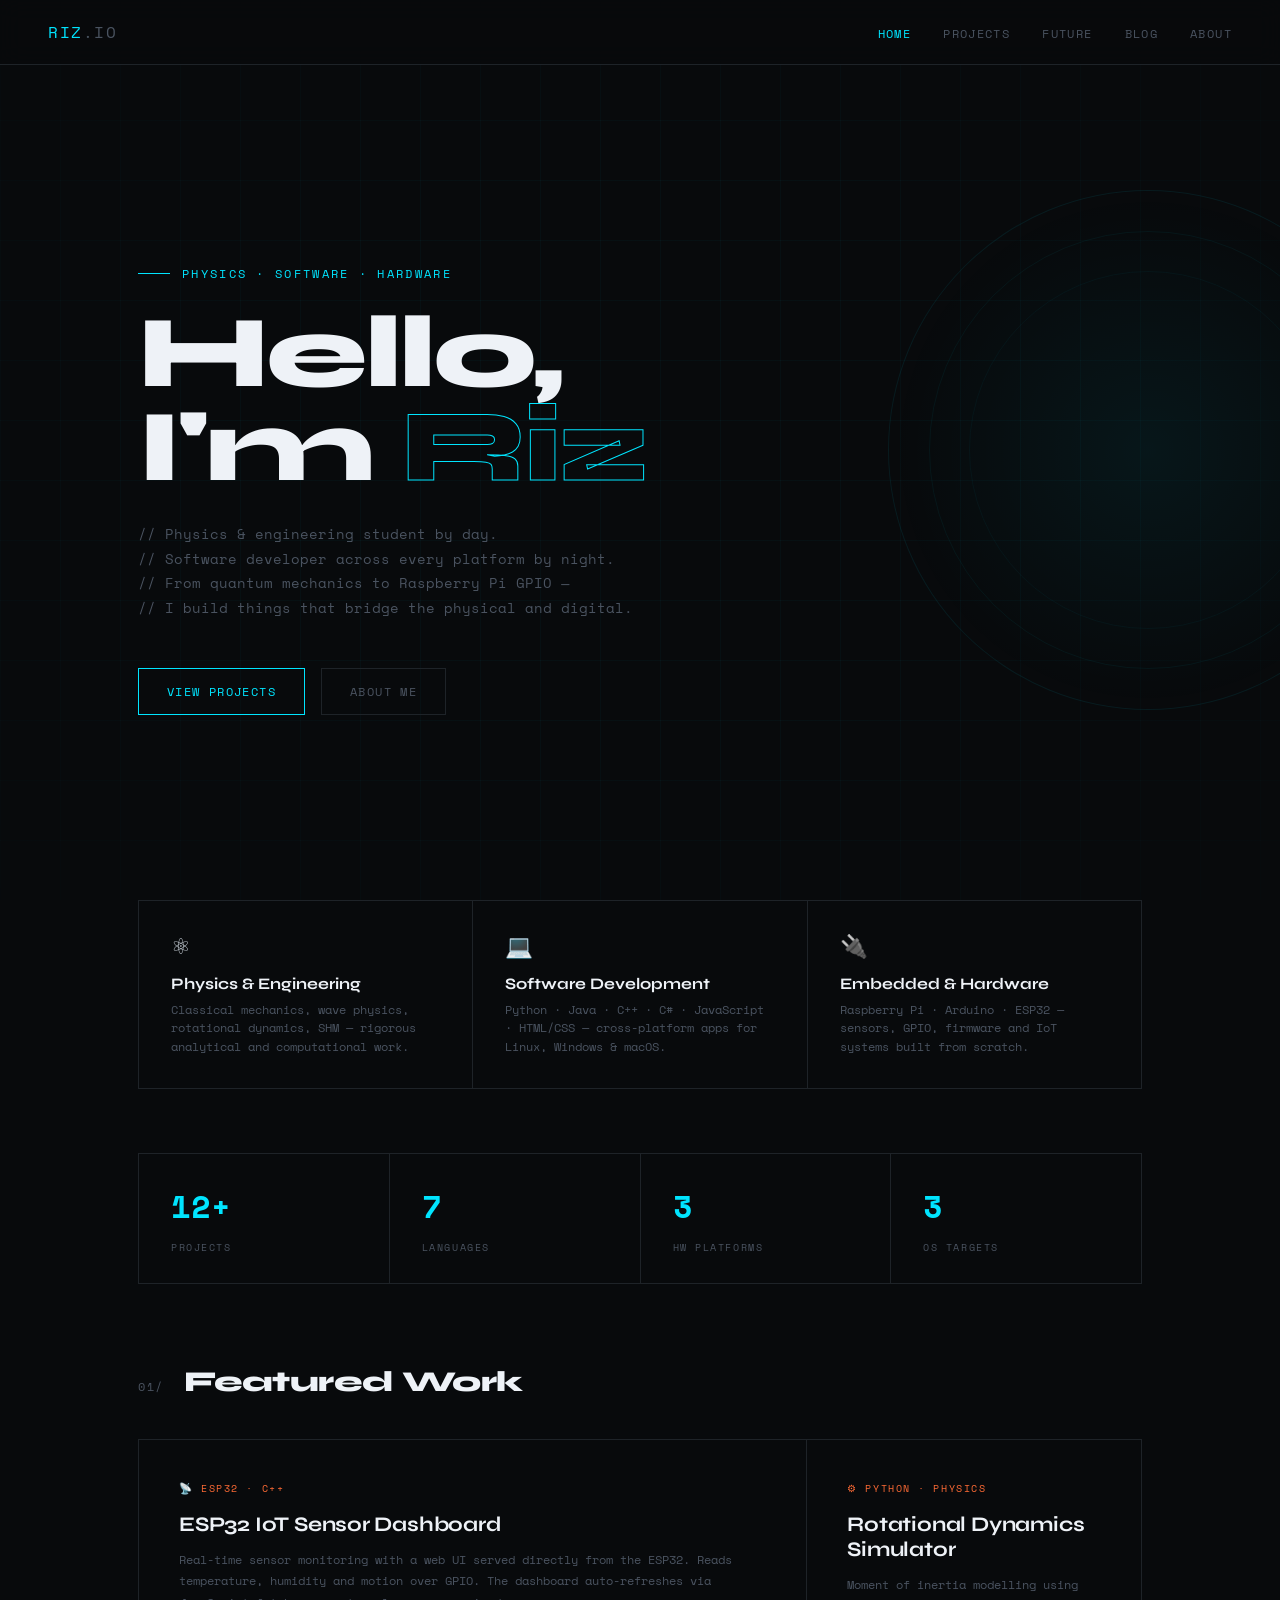
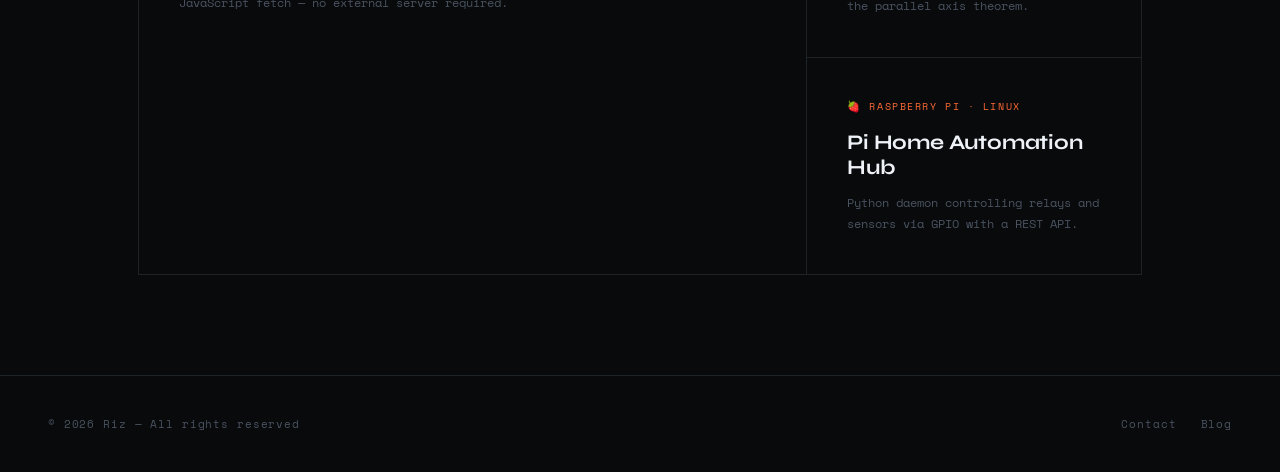
==== index.html @ f8060bd9 "Add files via upload" ====
<!DOCTYPE html>
<html lang="en">
<head>
  <meta charset="UTF-8">
  <meta name="viewport" content="width=device-width, initial-scale=1.0">
  <title>Riz — Portfolio</title>
  <link href="https://fonts.googleapis.com/css2?family=Space+Mono:ital,wght@0,400;0,700;1,400&family=Syne:wght@400;600;700;800&display=swap" rel="stylesheet">
  <link rel="stylesheet" href="css/styles.css">
</head>
<body>

<nav>
  <a class="nav-logo" href="index.html">RIZ<span>.IO</span></a>
  <ul class="nav-links">
    <li><a href="index.html" class="active">Home</a></li>
    <li><a href="projects.html">Projects</a></li>
    <li><a href="future.html">Future</a></li>
    <li><a href="blog.html">Blog</a></li>
    <li><a href="about.html">About</a></li>
  </ul>
</nav>

<main>
  <section class="hero">
    <div class="hero-grid"></div>
    <div class="container" style="width:100%">
      <div class="hero-content">
        <div class="hero-tag">Physics &middot; Software &middot; Hardware</div>
        <h1 class="hero-name">Hello,<br>I'm <em>Riz</em></h1>
        <p class="hero-desc">
          // Physics &amp; engineering student by day.<br>
          // Software developer across every platform by night.<br>
          // From quantum mechanics to Raspberry Pi GPIO &mdash;<br>
          // I build things that bridge the physical and digital.
        </p>
        <div class="hero-cta">
          <a class="btn" href="projects.html">View Projects</a>
          <a class="btn btn-ghost" href="about.html">About Me</a>
        </div>
      </div>
    </div>
    <div class="hero-orb"></div>
  </section>

  <div class="container">
    <div class="home-pillars">
      <div class="pillar">
        <div class="pillar-icon">⚛</div>
        <div class="pillar-title">Physics &amp; Engineering</div>
        <div class="pillar-desc">Classical mechanics, wave physics, rotational dynamics, SHM &mdash; rigorous analytical and computational work.</div>
      </div>
      <div class="pillar">
        <div class="pillar-icon">💻</div>
        <div class="pillar-title">Software Development</div>
        <div class="pillar-desc">Python &middot; Java &middot; C++ &middot; C# &middot; JavaScript &middot; HTML/CSS &mdash; cross-platform apps for Linux, Windows &amp; macOS.</div>
      </div>
      <div class="pillar">
        <div class="pillar-icon">🔌</div>
        <div class="pillar-title">Embedded &amp; Hardware</div>
        <div class="pillar-desc">Raspberry Pi &middot; Arduino &middot; ESP32 &mdash; sensors, GPIO, firmware and IoT systems built from scratch.</div>
      </div>
    </div>

    <div class="stats-row">
      <div class="stat"><span class="stat-num">12+</span><span class="stat-label">Projects</span></div>
      <div class="stat"><span class="stat-num">7</span><span class="stat-label">Languages</span></div>
      <div class="stat"><span class="stat-num">3</span><span class="stat-label">HW Platforms</span></div>
      <div class="stat"><span class="stat-num">3</span><span class="stat-label">OS Targets</span></div>
    </div>

    <div class="home-featured">
      <div class="section-header">
        <span class="section-num">01/</span>
        <h2 class="section-title">Featured Work</h2>
      </div>
      <div class="featured-grid">
        <a class="feat-card" href="projects.html">
          <div class="feat-card-tag">📡 ESP32 &middot; C++</div>
          <h3>ESP32 IoT Sensor Dashboard</h3>
          <p>Real-time sensor monitoring with a web UI served directly from the ESP32. Reads temperature, humidity and motion over GPIO. The dashboard auto-refreshes via JavaScript fetch &mdash; no external server required.</p>
          <div class="feat-arrow">&#8594;</div>
        </a>
        <div class="feat-stack">
          <a class="feat-card" href="projects.html">
            <div class="feat-card-tag">⚙ Python &middot; Physics</div>
            <h3>Rotational Dynamics Simulator</h3>
            <p>Moment of inertia modelling using the parallel axis theorem.</p>
            <div class="feat-arrow">&#8594;</div>
          </a>
          <a class="feat-card" href="projects.html">
            <div class="feat-card-tag">🍓 Raspberry Pi &middot; Linux</div>
            <h3>Pi Home Automation Hub</h3>
            <p>Python daemon controlling relays and sensors via GPIO with a REST API.</p>
            <div class="feat-arrow">&#8594;</div>
          </a>
        </div>
      </div>
    </div>
  </div>
</main>

<footer>
  <div class="footer-copy">&copy; 2026 Riz &mdash; All rights reserved</div>
  <div class="footer-links">
    <a class="footer-link" href="about.html">Contact</a>
    <a class="footer-link" href="blog.html">Blog</a>
  </div>
</footer>

</body>
</html>
---- css/styles.css ----
:root {
  --bg: #080a0c; --surface: #0f1215; --border: #1e2328;
  --accent: #00e5ff; --accent2: #ff6b35; --accent3: #7fff6b;
  --text: #c8d0d8; --text-dim: #4a5360; --text-bright: #eef2f7;
  --mono: 'Space Mono', monospace; --sans: 'Syne', sans-serif;
}
* { margin:0; padding:0; box-sizing:border-box; }
html { scroll-behavior:smooth; }
body { background:var(--bg); color:var(--text); font-family:var(--sans); min-height:100vh; overflow-x:hidden; }

nav {
  position:fixed; top:0; left:0; right:0; z-index:100;
  display:flex; align-items:center; justify-content:space-between;
  padding:20px 48px; background:rgba(8,10,12,0.88);
  backdrop-filter:blur(12px); border-bottom:1px solid var(--border);
}
.nav-logo { font-family:var(--mono); font-size:1rem; color:var(--accent); letter-spacing:0.1em; text-decoration:none; }
.nav-logo span { color:var(--text-dim); }
.nav-links { display:flex; gap:32px; list-style:none; }
.nav-links li a { font-family:var(--mono); font-size:0.72rem; color:var(--text-dim); text-decoration:none; letter-spacing:0.12em; text-transform:uppercase; transition:color 0.2s; }
.nav-links li a:hover, .nav-links li a.active { color:var(--accent); }
.container { max-width:1100px; margin:0 auto; padding:0 48px; }

/* HOME */
.hero { min-height:100vh; display:flex; align-items:center; padding-top:80px; position:relative; }
.hero-grid {
  position:absolute; inset:0;
  background-image:linear-gradient(rgba(0,229,255,0.03) 1px,transparent 1px),linear-gradient(90deg,rgba(0,229,255,0.03) 1px,transparent 1px);
  background-size:60px 60px;
  mask-image:radial-gradient(ellipse 80% 80% at 50% 50%,black 40%,transparent 100%);
}
.hero-content { position:relative; z-index:2; }
.hero-tag { font-family:var(--mono); font-size:0.72rem; color:var(--accent); letter-spacing:0.2em; text-transform:uppercase; margin-bottom:24px; display:flex; align-items:center; gap:12px; }
.hero-tag::before { content:''; display:block; width:32px; height:1px; background:var(--accent); }
.hero-name { font-size:clamp(3.5rem,8vw,7rem); font-weight:800; line-height:0.92; color:var(--text-bright); letter-spacing:-0.03em; margin-bottom:28px; }
.hero-name em { font-style:normal; -webkit-text-stroke:1px var(--accent); color:transparent; }
.hero-desc { font-family:var(--mono); font-size:0.85rem; color:var(--text-dim); line-height:1.8; max-width:500px; margin-bottom:48px; }
.hero-cta { display:flex; gap:16px; flex-wrap:wrap; }
.btn { font-family:var(--mono); font-size:0.72rem; letter-spacing:0.12em; text-transform:uppercase; padding:14px 28px; border:1px solid var(--accent); color:var(--accent); background:transparent; cursor:pointer; transition:all 0.2s; text-decoration:none; display:inline-block; }
.btn:hover { background:var(--accent); color:var(--bg); }
.btn-ghost { border-color:var(--border); color:var(--text-dim); }
.btn-ghost:hover { border-color:var(--text-dim); background:transparent; color:var(--text-bright); }
.hero-orb { position:absolute; right:-10%; top:50%; transform:translateY(-50%); width:520px; height:520px; border-radius:50%; background:radial-gradient(circle,rgba(0,229,255,0.06) 0%,transparent 70%); border:1px solid rgba(0,229,255,0.08); pointer-events:none; z-index:1; }
.hero-orb::before { content:''; position:absolute; inset:40px; border-radius:50%; border:1px solid rgba(0,229,255,0.05); }
.hero-orb::after  { content:''; position:absolute; inset:80px; border-radius:50%; border:1px solid rgba(0,229,255,0.04); }

.home-pillars { display:grid; grid-template-columns:repeat(3,1fr); gap:1px; background:var(--border); border:1px solid var(--border); margin-bottom:64px; }
.pillar { background:var(--bg); padding:32px; }
.pillar-icon { font-size:1.4rem; margin-bottom:14px; }
.pillar-title { font-size:1rem; font-weight:700; color:var(--text-bright); margin-bottom:8px; }
.pillar-desc { font-family:var(--mono); font-size:0.72rem; color:var(--text-dim); line-height:1.6; }

.stats-row { display:grid; grid-template-columns:repeat(4,1fr); border-top:1px solid var(--border); border-left:1px solid var(--border); margin-bottom:80px; }
.stat { padding:28px 32px; border-right:1px solid var(--border); border-bottom:1px solid var(--border); }
.stat-num { font-family:var(--mono); font-size:2rem; color:var(--accent); font-weight:700; display:block; margin-bottom:6px; }
.stat-label { font-family:var(--mono); font-size:0.65rem; color:var(--text-dim); letter-spacing:0.15em; text-transform:uppercase; }
.home-featured { padding-bottom:100px; }
.section-header { display:flex; align-items:baseline; gap:20px; margin-bottom:40px; }
.section-title { font-size:1.8rem; font-weight:800; color:var(--text-bright); letter-spacing:-0.02em; }
.section-num { font-family:var(--mono); font-size:0.72rem; color:var(--text-dim); letter-spacing:0.15em; }
.featured-grid { display:grid; grid-template-columns:2fr 1fr; gap:1px; background:var(--border); border:1px solid var(--border); }
.feat-card { background:var(--bg); padding:40px; cursor:pointer; transition:background 0.2s; position:relative; text-decoration:none; display:block; color:inherit; }
.feat-card:hover { background:var(--surface); }
.feat-card-tag { font-family:var(--mono); font-size:0.65rem; color:var(--accent2); letter-spacing:0.15em; text-transform:uppercase; margin-bottom:16px; }
.feat-card h3 { font-size:1.3rem; font-weight:700; color:var(--text-bright); margin-bottom:12px; letter-spacing:-0.01em; }
.feat-card p { font-family:var(--mono); font-size:0.78rem; color:var(--text-dim); line-height:1.7; }
.feat-arrow { position:absolute; bottom:28px; right:32px; font-size:1.2rem; color:var(--accent); opacity:0; transition:opacity 0.2s,transform 0.2s; transform:translateX(-6px); }
.feat-card:hover .feat-arrow { opacity:1; transform:translateX(0); }
.feat-stack { display:flex; flex-direction:column; gap:1px; }

/* PROJECTS */
.page-content { padding-top:140px; padding-bottom:100px; }
.page-heading { margin-bottom:64px; }
.page-eyebrow { font-family:var(--mono); font-size:0.72rem; color:var(--accent); letter-spacing:0.2em; text-transform:uppercase; margin-bottom:16px; display:flex; align-items:center; gap:10px; }
.page-eyebrow::before { content:''; display:block; width:24px; height:1px; background:var(--accent); }
.page-title { font-size:clamp(2.2rem,5vw,4rem); font-weight:800; color:var(--text-bright); letter-spacing:-0.03em; line-height:1; margin-bottom:20px; }
.page-sub { font-family:var(--mono); font-size:0.82rem; color:var(--text-dim); max-width:560px; line-height:1.7; }
.filter-tabs { display:flex; gap:1px; background:var(--border); border:1px solid var(--border); margin-bottom:1px; }
.filter-tab { font-family:var(--mono); font-size:0.68rem; letter-spacing:0.12em; text-transform:uppercase; padding:12px 24px; background:var(--bg); color:var(--text-dim); border:none; cursor:pointer; transition:all 0.2s; }
.filter-tab:hover { color:var(--text-bright); }
.filter-tab.active { background:var(--surface); color:var(--accent); }
.projects-list { display:flex; flex-direction:column; gap:1px; background:var(--border); border:1px solid var(--border); border-top:none; }
.project-row { background:var(--bg); display:grid; grid-template-columns:80px 1fr auto; align-items:center; padding:36px 40px; transition:background 0.2s; position:relative; overflow:hidden; }
.project-row::before { content:''; position:absolute; left:0; top:0; bottom:0; width:3px; background:var(--accent); transform:scaleY(0); transition:transform 0.2s; transform-origin:bottom; }
.project-row[data-cat="software"]::before { background:var(--accent3); }
.project-row[data-cat="hardware"]::before { background:var(--accent2); }
.project-row:hover { background:var(--surface); }
.project-row:hover::before { transform:scaleY(1); }
.project-row.hidden { display:none; }
.proj-num { font-family:var(--mono); font-size:0.7rem; color:var(--text-dim); letter-spacing:0.1em; }
.proj-info h3 { font-size:1.1rem; font-weight:700; color:var(--text-bright); margin-bottom:6px; letter-spacing:-0.01em; }
.proj-info p { font-family:var(--mono); font-size:0.74rem; color:var(--text-dim); line-height:1.5; }
.proj-tags { display:flex; flex-direction:column; align-items:flex-end; gap:6px; min-width:110px; }
.tag { font-family:var(--mono); font-size:0.6rem; letter-spacing:0.1em; text-transform:uppercase; border:1px solid; padding:3px 8px; }
.tag.physics { color:var(--accent); border-color:rgba(0,229,255,0.25); }
.tag.software { color:var(--accent3); border-color:rgba(127,255,107,0.25); }
.tag.hardware { color:var(--accent2); border-color:rgba(255,107,53,0.25); }

/* FUTURE */
.future-grid { display:grid; grid-template-columns:repeat(2,1fr); gap:1px; background:var(--border); border:1px solid var(--border); }
.future-card { background:var(--bg); padding:40px; position:relative; overflow:hidden; transition:background 0.2s; display:flex; flex-direction:column; }
.future-card:hover { background:var(--surface); }
.future-card::after { content:attr(data-index); position:absolute; right:-10px; top:-20px; font-family:var(--sans); font-size:7rem; font-weight:800; color:rgba(0,229,255,0.03); line-height:1; pointer-events:none; }
.fc-status { font-family:var(--mono); font-size:0.62rem; letter-spacing:0.15em; text-transform:uppercase; margin-bottom:20px; display:flex; align-items:center; gap:8px; }
.fc-status.planning { color:var(--accent2); }
.fc-status.researching { color:var(--accent); }
.fc-status.building { color:var(--accent3); }
.fc-dot { width:6px; height:6px; border-radius:50%; background:currentColor; animation:pulse 2s infinite; }
@keyframes pulse { 0%,100%{opacity:1} 50%{opacity:0.3} }
.future-card h3 { font-size:1.2rem; font-weight:700; color:var(--text-bright); margin-bottom:12px; letter-spacing:-0.01em; }
.future-card p { font-family:var(--mono); font-size:0.75rem; color:var(--text-dim); line-height:1.7; margin-bottom:24px; flex:1; }
.prog-label { display:flex; justify-content:space-between; font-family:var(--mono); font-size:0.62rem; color:var(--text-dim); margin-bottom:8px; }
.prog-track { height:2px; background:var(--border); position:relative; }
.prog-fill { position:absolute; left:0; top:0; bottom:0; background:var(--accent); }

/* ABOUT */
.about-grid { display:grid; grid-template-columns:1fr 2fr; gap:1px; background:var(--border); border:1px solid var(--border); }
.about-sidebar { background:var(--bg); padding:48px 40px; }
.avatar-ring { width:96px; height:96px; border-radius:50%; border:1px solid var(--accent); display:flex; align-items:center; justify-content:center; margin-bottom:24px; position:relative; }
.avatar-ring::before { content:''; position:absolute; inset:-6px; border-radius:50%; border:1px dashed rgba(0,229,255,0.25); animation:spin 12s linear infinite; }
@keyframes spin { to{transform:rotate(360deg)} }
.avatar-initials { font-family:var(--sans); font-size:2rem; font-weight:800; color:var(--accent); }
.about-name { font-size:1.4rem; font-weight:800; color:var(--text-bright); margin-bottom:6px; }
.about-role { font-family:var(--mono); font-size:0.7rem; color:var(--accent); letter-spacing:0.12em; text-transform:uppercase; margin-bottom:28px; }
.about-contact-item { display:flex; align-items:center; gap:10px; font-family:var(--mono); font-size:0.72rem; color:var(--text-dim); margin-bottom:12px; }
.contact-icon { color:var(--accent); }
.skills-section { margin-top:32px; }
.skills-label { font-family:var(--mono); font-size:0.62rem; color:var(--text-dim); letter-spacing:0.15em; text-transform:uppercase; margin-bottom:12px; padding-bottom:8px; border-bottom:1px solid var(--border); }
.skill-group { margin-bottom:16px; }
.skill-group-name { font-family:var(--mono); font-size:0.6rem; color:var(--accent2); letter-spacing:0.12em; text-transform:uppercase; margin-bottom:8px; }
.skill-chip { display:inline-block; font-family:var(--mono); font-size:0.62rem; color:var(--text-dim); border:1px solid var(--border); padding:3px 8px; margin:3px 3px 0 0; transition:border-color 0.2s,color 0.2s; cursor:default; }
.skill-chip:hover { border-color:var(--accent); color:var(--accent); }
.about-body { background:var(--bg); padding:48px; }
.about-body h2 { font-size:1.4rem; font-weight:800; color:var(--text-bright); margin-bottom:20px; letter-spacing:-0.02em; }
.about-body h3 { font-family:var(--mono); font-size:0.72rem; color:var(--accent); letter-spacing:0.1em; text-transform:uppercase; margin:32px 0 12px; }
.about-body p { font-family:var(--mono); font-size:0.79rem; color:var(--text-dim); line-height:1.8; margin-bottom:16px; }
.platform-badges { display:flex; flex-wrap:wrap; gap:8px; margin-bottom:24px; }
.platform-badge { font-family:var(--mono); font-size:0.65rem; color:var(--text-dim); border:1px solid var(--border); padding:6px 14px; display:flex; align-items:center; gap:6px; transition:all 0.2s; cursor:default; }
.platform-badge:hover { border-color:var(--accent3); color:var(--accent3); }
.timeline { margin-top:8px; }
.tl-item { display:grid; grid-template-columns:100px 1fr; gap:24px; margin-bottom:24px; }
.tl-year { font-family:var(--mono); font-size:0.7rem; color:var(--accent); text-align:right; padding-top:2px; }
.tl-content h4 { font-size:0.9rem; font-weight:700; color:var(--text-bright); margin-bottom:4px; }
.tl-content p { font-family:var(--mono); font-size:0.71rem; color:var(--text-dim); margin-bottom:0; line-height:1.5; }

/* BLOG */
.blog-grid { display:grid; grid-template-columns:2fr 1fr; gap:48px; }
.blog-post { border:1px solid var(--border); padding:36px 40px; margin-bottom:1px; background:var(--bg); cursor:pointer; transition:background 0.2s; }
.blog-post:hover { background:var(--surface); }
.post-meta { display:flex; align-items:center; gap:16px; margin-bottom:18px; }
.post-date { font-family:var(--mono); font-size:0.68rem; color:var(--text-dim); letter-spacing:0.1em; }
.post-cat { font-family:var(--mono); font-size:0.6rem; color:var(--accent2); letter-spacing:0.12em; text-transform:uppercase; border:1px solid rgba(255,107,53,0.3); padding:2px 8px; }
.post-cat.sw { color:var(--accent3); border-color:rgba(127,255,107,0.3); }
.blog-post h3 { font-size:1.15rem; font-weight:700; color:var(--text-bright); margin-bottom:12px; letter-spacing:-0.01em; line-height:1.25; }
.blog-post p { font-family:var(--mono); font-size:0.75rem; color:var(--text-dim); line-height:1.7; }
.post-read { display:inline-block; margin-top:18px; font-family:var(--mono); font-size:0.68rem; color:var(--accent); letter-spacing:0.1em; text-transform:uppercase; border-bottom:1px solid rgba(0,229,255,0.3); padding-bottom:2px; }
.sidebar-widget { border:1px solid var(--border); padding:28px 24px; margin-bottom:24px; background:var(--bg); }
.widget-title { font-family:var(--mono); font-size:0.65rem; color:var(--text-dim); letter-spacing:0.15em; text-transform:uppercase; margin-bottom:18px; padding-bottom:10px; border-bottom:1px solid var(--border); }
.tag-cloud { display:flex; flex-wrap:wrap; gap:7px; }
.tag-btn { font-family:var(--mono); font-size:0.6rem; color:var(--text-dim); border:1px solid var(--border); padding:4px 10px; cursor:pointer; background:none; transition:all 0.2s; }
.tag-btn:hover { border-color:var(--accent); color:var(--accent); }
.recent-list { list-style:none; }
.recent-item { padding:9px 0; border-bottom:1px solid var(--border); font-family:var(--mono); font-size:0.71rem; color:var(--text-dim); cursor:pointer; transition:color 0.2s; }
.recent-item:hover { color:var(--accent); }
.recent-item:last-child { border-bottom:none; }

footer { border-top:1px solid var(--border); padding:40px 48px; display:flex; align-items:center; justify-content:space-between; }
.footer-copy { font-family:var(--mono); font-size:0.68rem; color:var(--text-dim); letter-spacing:0.08em; }
.footer-links { display:flex; gap:24px; }
.footer-link { font-family:var(--mono); font-size:0.68rem; color:var(--text-dim); text-decoration:none; letter-spacing:0.08em; transition:color 0.2s; }
.footer-link:hover { color:var(--accent); }

@media (max-width:768px) {
  nav { padding:16px 20px; }
  .nav-links { gap:14px; }
  .nav-links li a { font-size:0.6rem; }
  .container { padding:0 20px; }
  .hero-name { font-size:2.8rem; }
  .hero-orb { display:none; }
  .home-pillars,.stats-row,.featured-grid,.future-grid,.about-grid,.blog-grid { grid-template-columns:1fr; }
  .project-row { grid-template-columns:56px 1fr; }
  .proj-tags { display:none; }
  footer { flex-direction:column; gap:16px; text-align:center; }
}
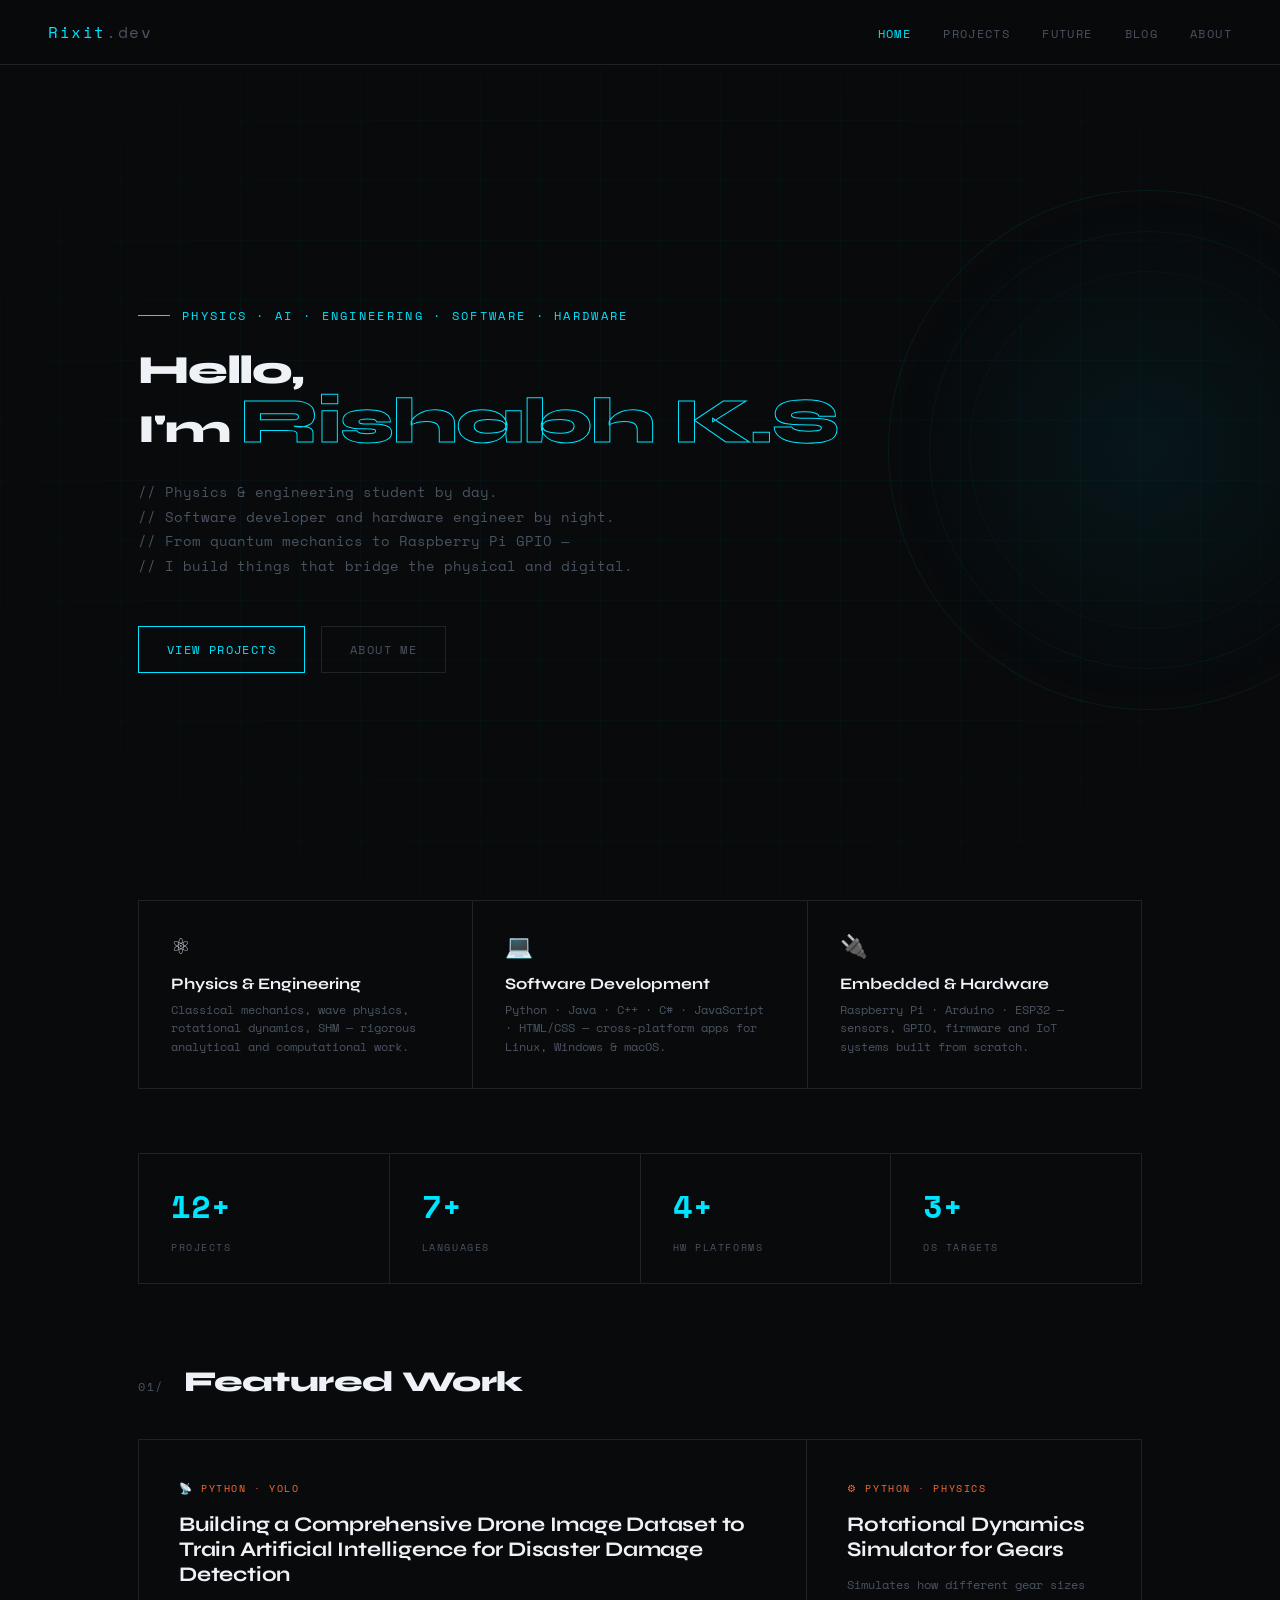
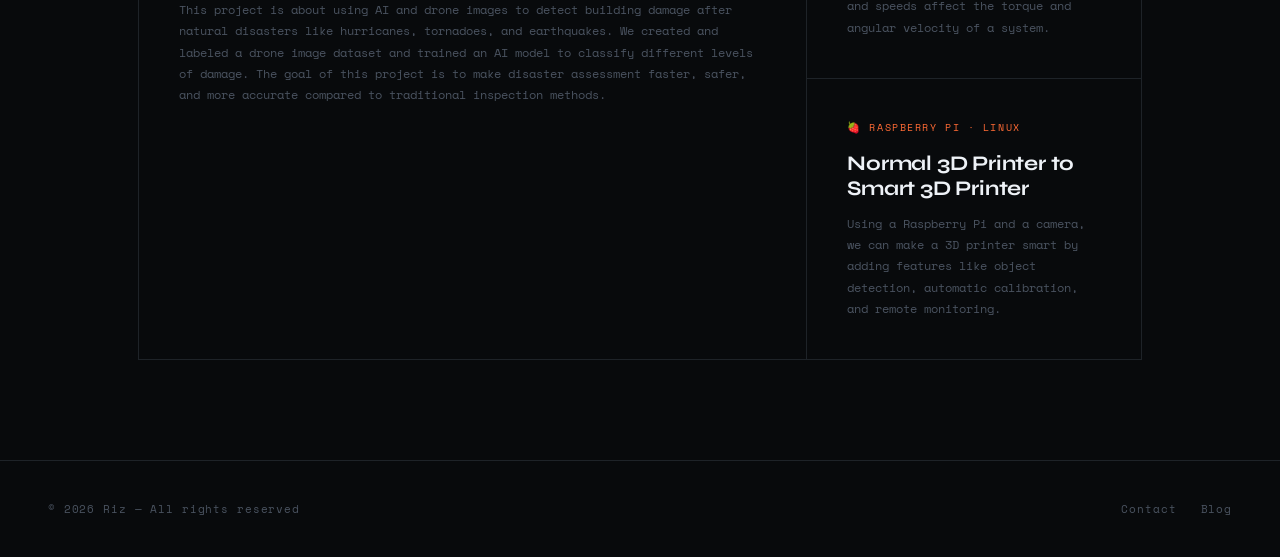
==== commit c55ff709: "Add files via upload" ====
--- a/index.html
+++ b/index.html
@@ -10,7 +10,7 @@
 <body>
 
 <nav>
-  <a class="nav-logo" href="index.html">RIZ<span>.IO</span></a>
+  <a class="nav-logo" href="index.html">Rixit<span>.dev</span></a>
   <ul class="nav-links">
     <li><a href="index.html" class="active">Home</a></li>
     <li><a href="projects.html">Projects</a></li>
@@ -25,11 +25,11 @@
     <div class="hero-grid"></div>
     <div class="container" style="width:100%">
       <div class="hero-content">
-        <div class="hero-tag">Physics &middot; Software &middot; Hardware</div>
-        <h1 class="hero-name">Hello,<br>I'm <em>Riz</em></h1>
+        <div class="hero-tag">Physics &middot; AI &middot; Engineering &middot; Software &middot; Hardware</div>
+        <h1 class="hero-name">Hello,<br>I'm <em>Rishabh K.S</em></h1>
         <p class="hero-desc">
           // Physics &amp; engineering student by day.<br>
-          // Software developer across every platform by night.<br>
+          // Software developer and hardware engineer by night.<br>
           // From quantum mechanics to Raspberry Pi GPIO &mdash;<br>
           // I build things that bridge the physical and digital.
         </p>
@@ -63,9 +63,9 @@
 
     <div class="stats-row">
       <div class="stat"><span class="stat-num">12+</span><span class="stat-label">Projects</span></div>
-      <div class="stat"><span class="stat-num">7</span><span class="stat-label">Languages</span></div>
-      <div class="stat"><span class="stat-num">3</span><span class="stat-label">HW Platforms</span></div>
-      <div class="stat"><span class="stat-num">3</span><span class="stat-label">OS Targets</span></div>
+      <div class="stat"><span class="stat-num">7+</span><span class="stat-label">Languages</span></div>
+      <div class="stat"><span class="stat-num">4+</span><span class="stat-label">HW Platforms</span></div>
+      <div class="stat"><span class="stat-num">3+</span><span class="stat-label">OS Targets</span></div>
     </div>
 
     <div class="home-featured">
@@ -75,22 +75,22 @@
       </div>
       <div class="featured-grid">
         <a class="feat-card" href="projects.html">
-          <div class="feat-card-tag">📡 ESP32 &middot; C++</div>
-          <h3>ESP32 IoT Sensor Dashboard</h3>
-          <p>Real-time sensor monitoring with a web UI served directly from the ESP32. Reads temperature, humidity and motion over GPIO. The dashboard auto-refreshes via JavaScript fetch &mdash; no external server required.</p>
+          <div class="feat-card-tag">📡 Python &middot; Yolo</div>
+          <h3>Building a Comprehensive Drone Image Dataset to Train Artificial Intelligence for Disaster Damage Detection</h3>
+          <p>This project is about using AI and drone images to detect building damage after natural disasters like hurricanes, tornadoes, and earthquakes. We created and labeled a drone image dataset and trained an AI model to classify different levels of damage. The goal of this project is to make disaster assessment faster, safer, and more accurate compared to traditional inspection methods.          </p>
           <div class="feat-arrow">&#8594;</div>
         </a>
         <div class="feat-stack">
-          <a class="feat-card" href="projects.html">
+          <a class="feat-card" href="future.html">
             <div class="feat-card-tag">⚙ Python &middot; Physics</div>
-            <h3>Rotational Dynamics Simulator</h3>
-            <p>Moment of inertia modelling using the parallel axis theorem.</p>
+            <h3>Rotational Dynamics Simulator for Gears</h3>
+            <p>Simulates how different gear sizes and speeds affect the torque and angular velocity of a system.</p>
             <div class="feat-arrow">&#8594;</div>
           </a>
           <a class="feat-card" href="projects.html">
             <div class="feat-card-tag">🍓 Raspberry Pi &middot; Linux</div>
-            <h3>Pi Home Automation Hub</h3>
-            <p>Python daemon controlling relays and sensors via GPIO with a REST API.</p>
+            <h3>Normal 3D Printer to Smart 3D Printer</h3>
+            <p>Using a Raspberry Pi and a camera, we can make a 3D printer smart by adding features like object detection, automatic calibration, and remote monitoring.</p>
             <div class="feat-arrow">&#8594;</div>
           </a>
         </div>
--- a/css/styles.css
+++ b/css/styles.css
@@ -32,8 +32,8 @@
 .hero-content { position:relative; z-index:2; }
 .hero-tag { font-family:var(--mono); font-size:0.72rem; color:var(--accent); letter-spacing:0.2em; text-transform:uppercase; margin-bottom:24px; display:flex; align-items:center; gap:12px; }
 .hero-tag::before { content:''; display:block; width:32px; height:1px; background:var(--accent); }
-.hero-name { font-size:clamp(3.5rem,8vw,7rem); font-weight:800; line-height:0.92; color:var(--text-bright); letter-spacing:-0.03em; margin-bottom:28px; }
-.hero-name em { font-style:normal; -webkit-text-stroke:1px var(--accent); color:transparent; }
+.hero-name { font-size:clamp(1.75rem,3.5vw,2.5rem); font-weight:800; line-height:1.1; color:var(--text-bright); letter-spacing:-0.03em; margin-bottom:28px; }
+.hero-name em { font-style:normal; font-size:clamp(2.25rem,5vw,4rem); line-height:0.95; -webkit-text-stroke:1px var(--accent); color:transparent; }
 .hero-desc { font-family:var(--mono); font-size:0.85rem; color:var(--text-dim); line-height:1.8; max-width:500px; margin-bottom:48px; }
 .hero-cta { display:flex; gap:16px; flex-wrap:wrap; }
 .btn { font-family:var(--mono); font-size:0.72rem; letter-spacing:0.12em; text-transform:uppercase; padding:14px 28px; border:1px solid var(--accent); color:var(--accent); background:transparent; cursor:pointer; transition:all 0.2s; text-decoration:none; display:inline-block; }
@@ -116,10 +116,11 @@
 /* ABOUT */
 .about-grid { display:grid; grid-template-columns:1fr 2fr; gap:1px; background:var(--border); border:1px solid var(--border); }
 .about-sidebar { background:var(--bg); padding:48px 40px; }
-.avatar-ring { width:96px; height:96px; border-radius:50%; border:1px solid var(--accent); display:flex; align-items:center; justify-content:center; margin-bottom:24px; position:relative; }
+.avatar-ring { width:96px; height:96px; border-radius:50%; border:1px solid var(--accent); display:flex; align-items:center; justify-content:center; margin-bottom:24px; position:relative; overflow:hidden; }
 .avatar-ring::before { content:''; position:absolute; inset:-6px; border-radius:50%; border:1px dashed rgba(0,229,255,0.25); animation:spin 12s linear infinite; }
 @keyframes spin { to{transform:rotate(360deg)} }
 .avatar-initials { font-family:var(--sans); font-size:2rem; font-weight:800; color:var(--accent); }
+.avatar-img { width:100%; height:100%; object-fit:cover; display:block; }
 .about-name { font-size:1.4rem; font-weight:800; color:var(--text-bright); margin-bottom:6px; }
 .about-role { font-family:var(--mono); font-size:0.7rem; color:var(--accent); letter-spacing:0.12em; text-transform:uppercase; margin-bottom:28px; }
 .about-contact-item { display:flex; align-items:center; gap:10px; font-family:var(--mono); font-size:0.72rem; color:var(--text-dim); margin-bottom:12px; }
@@ -175,7 +176,8 @@
   .nav-links { gap:14px; }
   .nav-links li a { font-size:0.6rem; }
   .container { padding:0 20px; }
-  .hero-name { font-size:2.8rem; }
+  .hero-name { font-size:1.5rem; }
+  .hero-name em { font-size:2.1rem; }
   .hero-orb { display:none; }
   .home-pillars,.stats-row,.featured-grid,.future-grid,.about-grid,.blog-grid { grid-template-columns:1fr; }
   .project-row { grid-template-columns:56px 1fr; }
